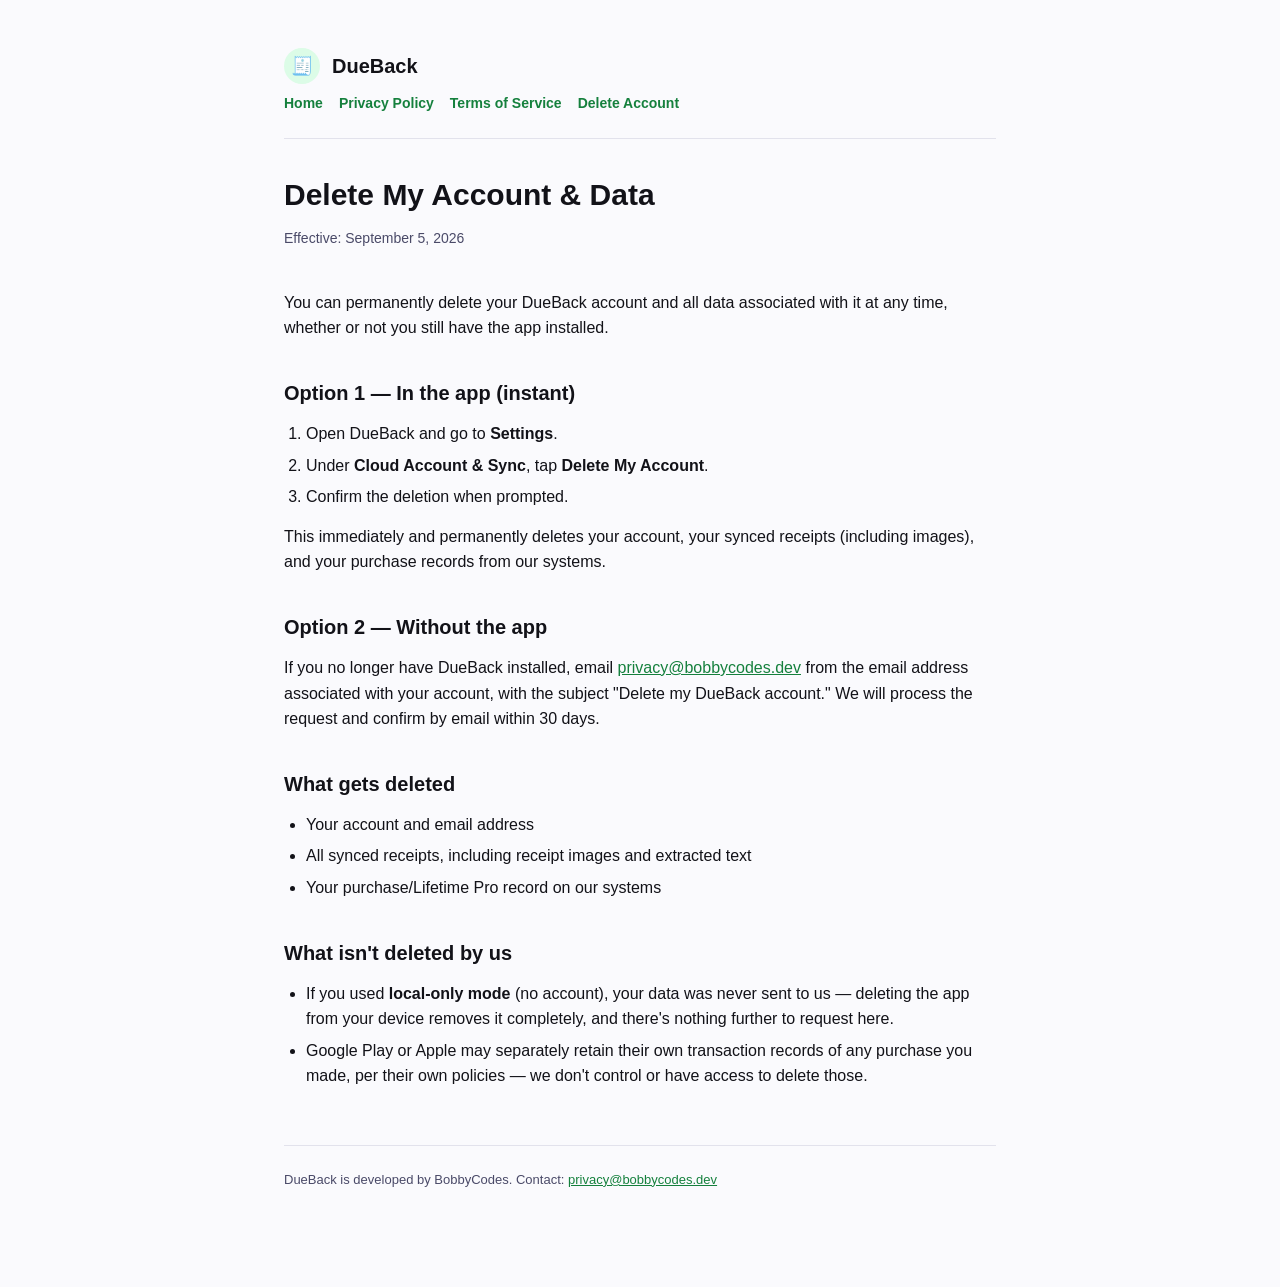
==== delete-account.html @ 81280d17 "Add Privacy Policy, Terms of Service, and account deletion page Co-Authored-By: Claude Sonnet 5 <nor" ====
<!DOCTYPE html>
<html lang="en">
<head>
<meta charset="UTF-8">
<meta name="viewport" content="width=device-width, initial-scale=1.0">
<title>Delete My Account &amp; Data — DueBack</title>
<link rel="stylesheet" href="_style.css">
</head>
<body>
<div class="wrap">
  <header class="site">
    <div class="mark">🧾</div>
    <div class="name">DueBack</div>
  </header>
  <nav class="nav">
    <a href="index.html">Home</a>
    <a href="privacy.html">Privacy Policy</a>
    <a href="terms.html">Terms of Service</a>
    <a href="delete-account.html">Delete Account</a>
  </nav>

  <h1>Delete My Account &amp; Data</h1>
  <p class="updated">Effective: September 5, 2026</p>

  <p>You can permanently delete your DueBack account and all data associated with it at any time, whether or not you still have the app installed.</p>

  <h2>Option 1 — In the app (instant)</h2>
  <ol>
    <li>Open DueBack and go to <strong>Settings</strong>.</li>
    <li>Under <strong>Cloud Account &amp; Sync</strong>, tap <strong>Delete My Account</strong>.</li>
    <li>Confirm the deletion when prompted.</li>
  </ol>
  <p>This immediately and permanently deletes your account, your synced receipts (including images), and your purchase records from our systems.</p>

  <h2>Option 2 — Without the app</h2>
  <p>If you no longer have DueBack installed, email <a href="mailto:privacy@bobbycodes.dev?subject=Delete%20my%20DueBack%20account">privacy@bobbycodes.dev</a> from the email address associated with your account, with the subject "Delete my DueBack account." We will process the request and confirm by email within 30 days.</p>

  <h2>What gets deleted</h2>
  <ul>
    <li>Your account and email address</li>
    <li>All synced receipts, including receipt images and extracted text</li>
    <li>Your purchase/Lifetime Pro record on our systems</li>
  </ul>

  <h2>What isn't deleted by us</h2>
  <ul>
    <li>If you used <strong>local-only mode</strong> (no account), your data was never sent to us — deleting the app from your device removes it completely, and there's nothing further to request here.</li>
    <li>Google Play or Apple may separately retain their own transaction records of any purchase you made, per their own policies — we don't control or have access to delete those.</li>
  </ul>

  <footer>
    DueBack is developed by BobbyCodes. Contact:
    <a href="mailto:privacy@bobbycodes.dev">privacy@bobbycodes.dev</a>
  </footer>
</div>
</body>
</html>
---- _style.css ----
:root {
  color-scheme: light dark;
  --bg: #FAFAFD;
  --surface: #FFFFFF;
  --text: #121218;
  --text-muted: #4A4A68;
  --border: #E2E2EC;
  --accent: #15803D;
  --accent-bg: #DCFCE7;
}
@media (prefers-color-scheme: dark) {
  :root {
    --bg: #121218;
    --surface: #1A1A22;
    --text: #E2E2EC;
    --text-muted: #8C8CA8;
    --border: #33334A;
    --accent: #86EFAC;
    --accent-bg: #166534;
  }
}
* { box-sizing: border-box; }
body {
  margin: 0;
  background: var(--bg);
  color: var(--text);
  font-family: -apple-system, BlinkMacSystemFont, "Segoe UI", Roboto, Helvetica, Arial, sans-serif;
  line-height: 1.6;
}
.wrap {
  max-width: 760px;
  margin: 0 auto;
  padding: 48px 24px 96px;
}
header.site {
  display: flex;
  align-items: center;
  gap: 12px;
  margin-bottom: 8px;
}
.mark {
  width: 36px; height: 36px;
  border-radius: 50%;
  background: var(--accent-bg);
  display: flex; align-items: center; justify-content: center;
  font-size: 18px;
}
header.site .name {
  font-weight: 700;
  font-size: 20px;
}
.updated {
  color: var(--text-muted);
  font-size: 14px;
  margin: 0 0 40px;
}
h1 { font-size: 30px; margin: 32px 0 8px; }
h2 { font-size: 20px; margin: 36px 0 12px; }
h3 { font-size: 16px; margin: 24px 0 8px; }
p, li { color: var(--text); }
p { margin: 0 0 14px; }
ul, ol { padding-left: 22px; margin: 0 0 14px; }
li { margin-bottom: 6px; }
a { color: var(--accent); }
.card {
  background: var(--surface);
  border: 1px solid var(--border);
  border-radius: 12px;
  padding: 20px 24px;
  margin: 20px 0;
}
.nav {
  display: flex;
  gap: 16px;
  flex-wrap: wrap;
  margin-bottom: 32px;
  padding-bottom: 24px;
  border-bottom: 1px solid var(--border);
}
.nav a {
  text-decoration: none;
  font-weight: 600;
  font-size: 14px;
}
footer {
  margin-top: 56px;
  padding-top: 24px;
  border-top: 1px solid var(--border);
  color: var(--text-muted);
  font-size: 13px;
}
code {
  background: var(--surface);
  border: 1px solid var(--border);
  border-radius: 4px;
  padding: 1px 6px;
  font-size: 0.9em;
}
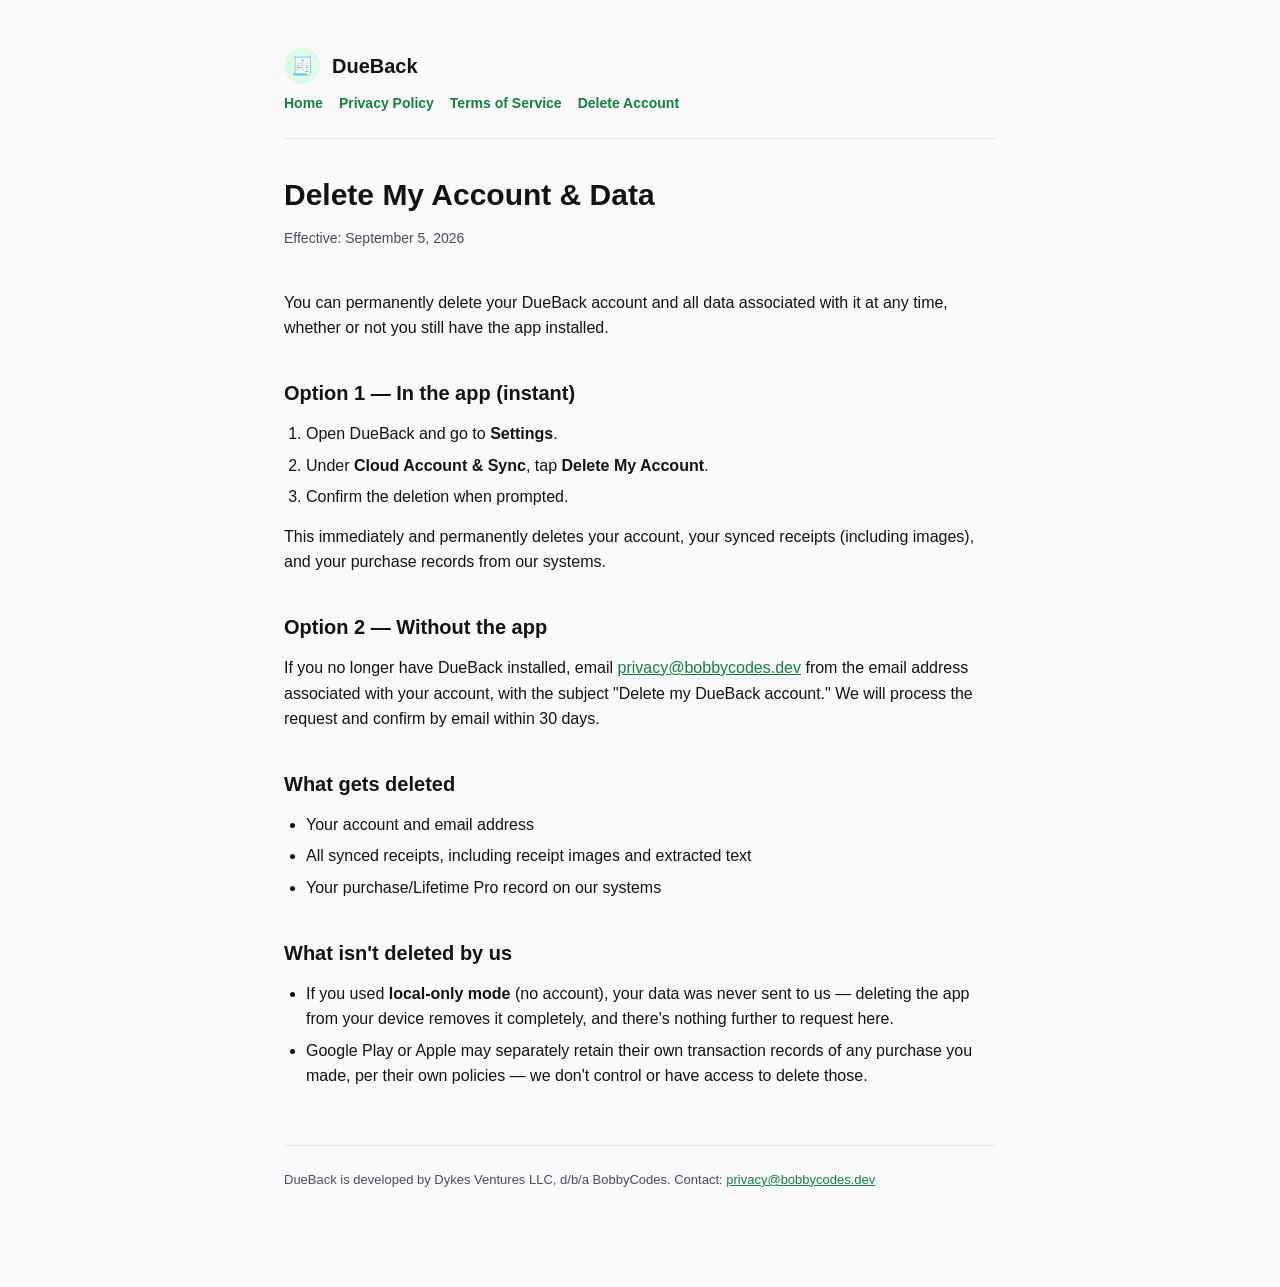
==== commit 04758f3a: "Name the actual legal entity, fix governing-law jurisdiction - Privacy Policy and Terms now name Dyk" ====
--- a/delete-account.html
+++ b/delete-account.html
@@ -49,7 +49,7 @@
   </ul>
 
   <footer>
-    DueBack is developed by BobbyCodes. Contact:
+    DueBack is developed by Dykes Ventures LLC, d/b/a BobbyCodes. Contact:
     <a href="mailto:privacy@bobbycodes.dev">privacy@bobbycodes.dev</a>
   </footer>
 </div>
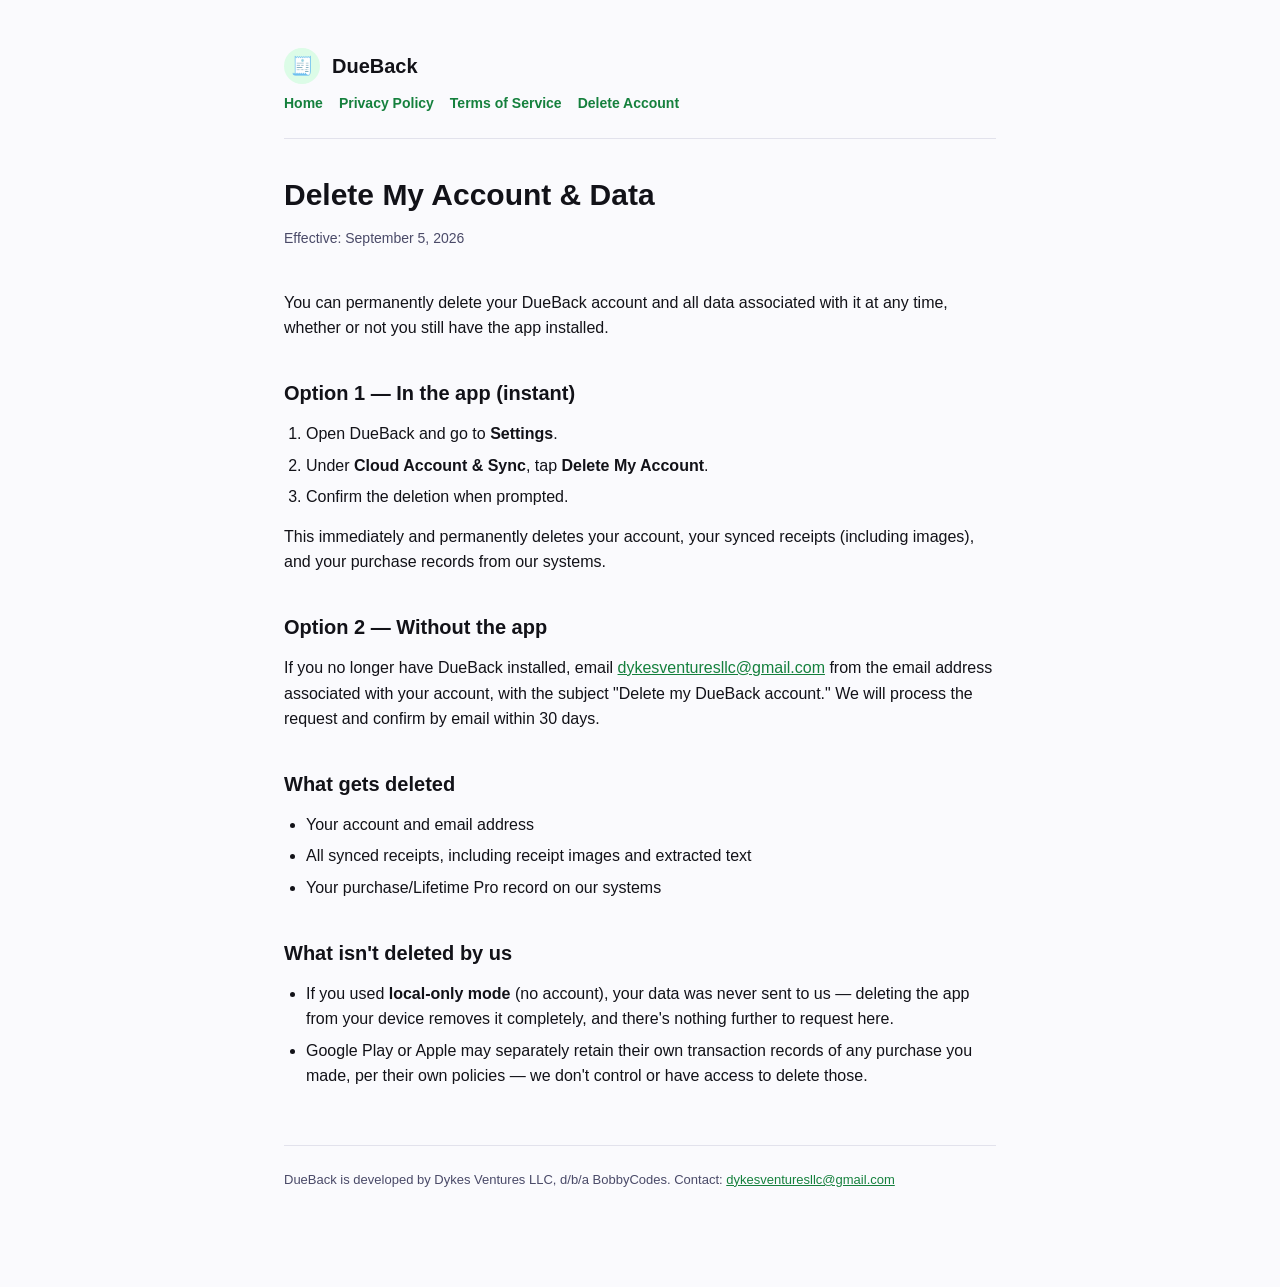
==== commit 65db7048: "Fix contact email: dykesventuresllc@gmail.com, not privacy@bobbycodes.dev User correction: the actua" ====
--- a/delete-account.html
+++ b/delete-account.html
@@ -33,7 +33,7 @@
   <p>This immediately and permanently deletes your account, your synced receipts (including images), and your purchase records from our systems.</p>
 
   <h2>Option 2 — Without the app</h2>
-  <p>If you no longer have DueBack installed, email <a href="mailto:privacy@bobbycodes.dev?subject=Delete%20my%20DueBack%20account">privacy@bobbycodes.dev</a> from the email address associated with your account, with the subject "Delete my DueBack account." We will process the request and confirm by email within 30 days.</p>
+  <p>If you no longer have DueBack installed, email <a href="mailto:dykesventuresllc@gmail.com?subject=Delete%20my%20DueBack%20account">dykesventuresllc@gmail.com</a> from the email address associated with your account, with the subject "Delete my DueBack account." We will process the request and confirm by email within 30 days.</p>
 
   <h2>What gets deleted</h2>
   <ul>
@@ -50,7 +50,7 @@
 
   <footer>
     DueBack is developed by Dykes Ventures LLC, d/b/a BobbyCodes. Contact:
-    <a href="mailto:privacy@bobbycodes.dev">privacy@bobbycodes.dev</a>
+    <a href="mailto:dykesventuresllc@gmail.com">dykesventuresllc@gmail.com</a>
   </footer>
 </div>
 </body>
